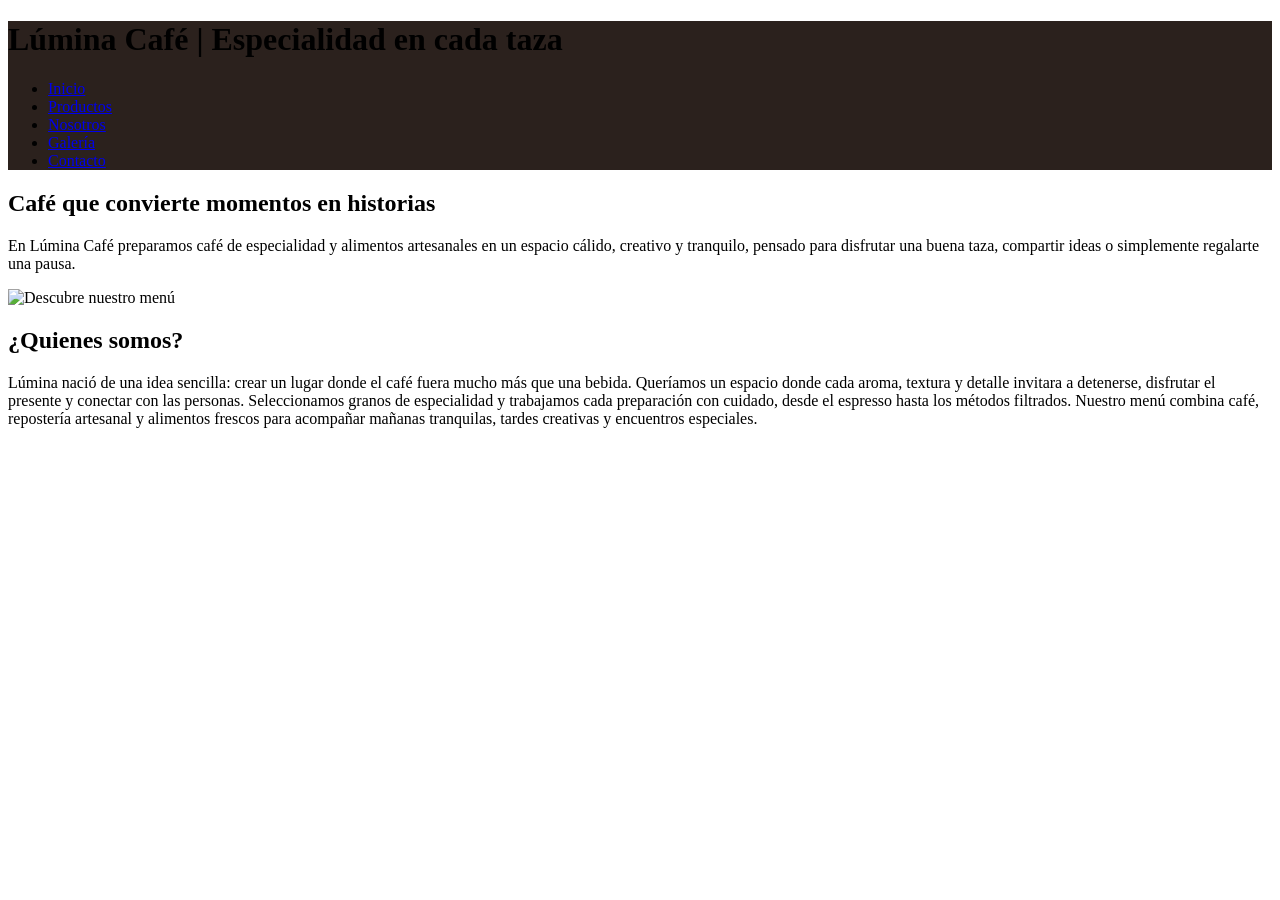
==== index.html @ b08386b7 "Add files via upload" ====
<!DOCTYPE html>
<HTML>
    <HEAD>
<title> Lúmina Café | Especialidad en cada taza </title>
<meta charset="utf-8"
<link real="icon" type="image/x-icon" href="latte-art.png"
<meta name="description" content=" Descubre Lúmina Café, un espacio de café de especialidad, sabores artesanales y momentos para disfrutar, crear y conectar.">
<meta name="keywords" content="café de especialidad, cafetería, café artesanal, espresso, métodos de extracción, repostería, brunch, Lúmina Café, café mexicano, cafetería moderna">
<meta name="viewport" content="width=device-witdth, initial-scale=1.0">
<meta name="author" contente="Jacqueline Garibo">
<link rel="stylesheet" href="stylesheet.css">
    </HEAD>
    <body>
        <main>
            <header style="background-color: #2B211D;">
                <h1> Lúmina Café | Especialidad en cada taza</h1>
                <nav>
                    <ul>
                        <li> <a href="#"> Inicio</a></li>
                        <li> <a href="#">Productos</a></li>
                        <li> <a href="#"> Nosotros</a></li>
                        <li> <a href="#"> Galería</a></li>
                        <li> <a href="#"> Contacto</a></li>
                    </ul>
                </nav>
            </header>
            <section id="inicio" style="background-color: var(--crema latte);">
                <div>
                    <h2> Café que convierte momentos en historias</h2>
                    <p>En Lúmina Café preparamos café de especialidad y alimentos artesanales en un espacio cálido, creativo y tranquilo, pensado para disfrutar una buena taza, compartir ideas o simplemente regalarte una pausa.</p>
                </div>
                <div>
                    <img src="imagen cafe.png" alt="Descubre nuestro menú"
                </div>
            <section>
                <section id="nosotros">
                    <h2>¿Quienes somos?</h2>
                    <p>
                        Lúmina nació de una idea sencilla: crear un lugar donde el café fuera mucho más que una bebida. Queríamos un espacio donde cada aroma, textura y detalle invitara a detenerse, disfrutar el presente y conectar con las personas.
                        Seleccionamos granos de especialidad y trabajamos cada preparación con cuidado, desde el espresso hasta los métodos filtrados. Nuestro menú combina café, repostería artesanal y alimentos frescos para acompañar mañanas tranquilas, tardes creativas y encuentros especiales.
                    </p>
                </section>

            </section>
        </main>

    </body>
</HTML>
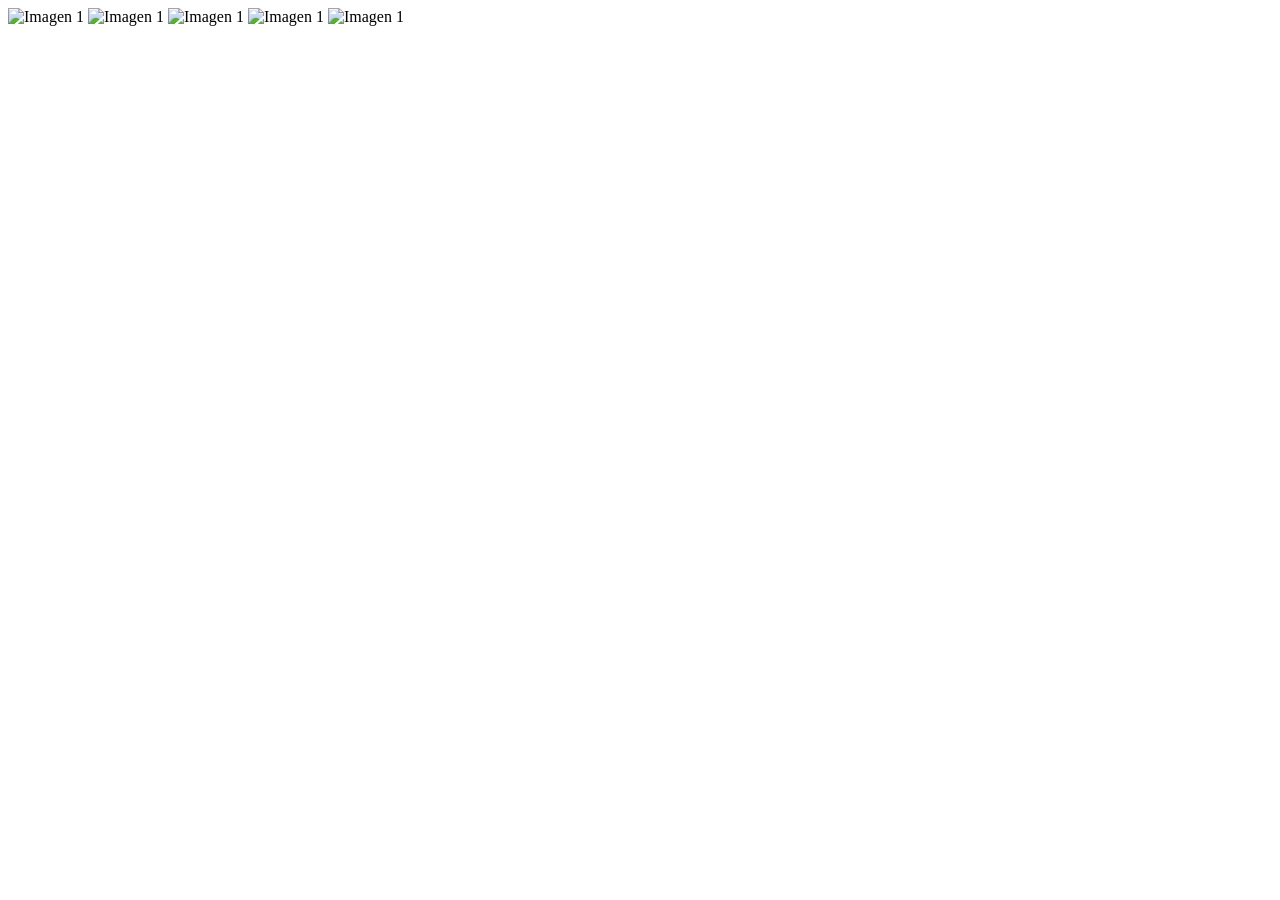
==== commit 949c6f28: "Add files via upload" ====
--- a/index.html
+++ b/index.html
@@ -1,48 +1,15 @@
 <!DOCTYPE html>
-<HTML>
-    <HEAD>
-<title> Lúmina Café | Especialidad en cada taza </title>
-<meta charset="utf-8"
-<link real="icon" type="image/x-icon" href="latte-art.png"
-<meta name="description" content=" Descubre Lúmina Café, un espacio de café de especialidad, sabores artesanales y momentos para disfrutar, crear y conectar.">
-<meta name="keywords" content="café de especialidad, cafetería, café artesanal, espresso, métodos de extracción, repostería, brunch, Lúmina Café, café mexicano, cafetería moderna">
-<meta name="viewport" content="width=device-witdth, initial-scale=1.0">
-<meta name="author" contente="Jacqueline Garibo">
-<link rel="stylesheet" href="stylesheet.css">
-    </HEAD>
-    <body>
-        <main>
-            <header style="background-color: #2B211D;">
-                <h1> Lúmina Café | Especialidad en cada taza</h1>
-                <nav>
-                    <ul>
-                        <li> <a href="#"> Inicio</a></li>
-                        <li> <a href="#">Productos</a></li>
-                        <li> <a href="#"> Nosotros</a></li>
-                        <li> <a href="#"> Galería</a></li>
-                        <li> <a href="#"> Contacto</a></li>
-                    </ul>
-                </nav>
-            </header>
-            <section id="inicio" style="background-color: var(--crema latte);">
-                <div>
-                    <h2> Café que convierte momentos en historias</h2>
-                    <p>En Lúmina Café preparamos café de especialidad y alimentos artesanales en un espacio cálido, creativo y tranquilo, pensado para disfrutar una buena taza, compartir ideas o simplemente regalarte una pausa.</p>
-                </div>
-                <div>
-                    <img src="imagen cafe.png" alt="Descubre nuestro menú"
-                </div>
-            <section>
-                <section id="nosotros">
-                    <h2>¿Quienes somos?</h2>
-                    <p>
-                        Lúmina nació de una idea sencilla: crear un lugar donde el café fuera mucho más que una bebida. Queríamos un espacio donde cada aroma, textura y detalle invitara a detenerse, disfrutar el presente y conectar con las personas.
-                        Seleccionamos granos de especialidad y trabajamos cada preparación con cuidado, desde el espresso hasta los métodos filtrados. Nuestro menú combina café, repostería artesanal y alimentos frescos para acompañar mañanas tranquilas, tardes creativas y encuentros especiales.
-                    </p>
-                </section>
+<html>
+<head></head>
+<body>
+    <section id="contenedor">
 
-            </section>
-        </main>
+   <img src="imagenes/VARITA.png" alt="Imagen 1">
+   <img src="imagenes/SOMBRERO.png" alt="Imagen 1">
+   <img src="imagenes/LENTES.png" alt="Imagen 1">
+   <img src="imagenes/CORONA.png" alt="Imagen 1">
+   <img src="imagenes/PERROS2.png" alt="Imagen 1">
+</section>
 
-    </body>
-</HTML>+</body>
+</html>
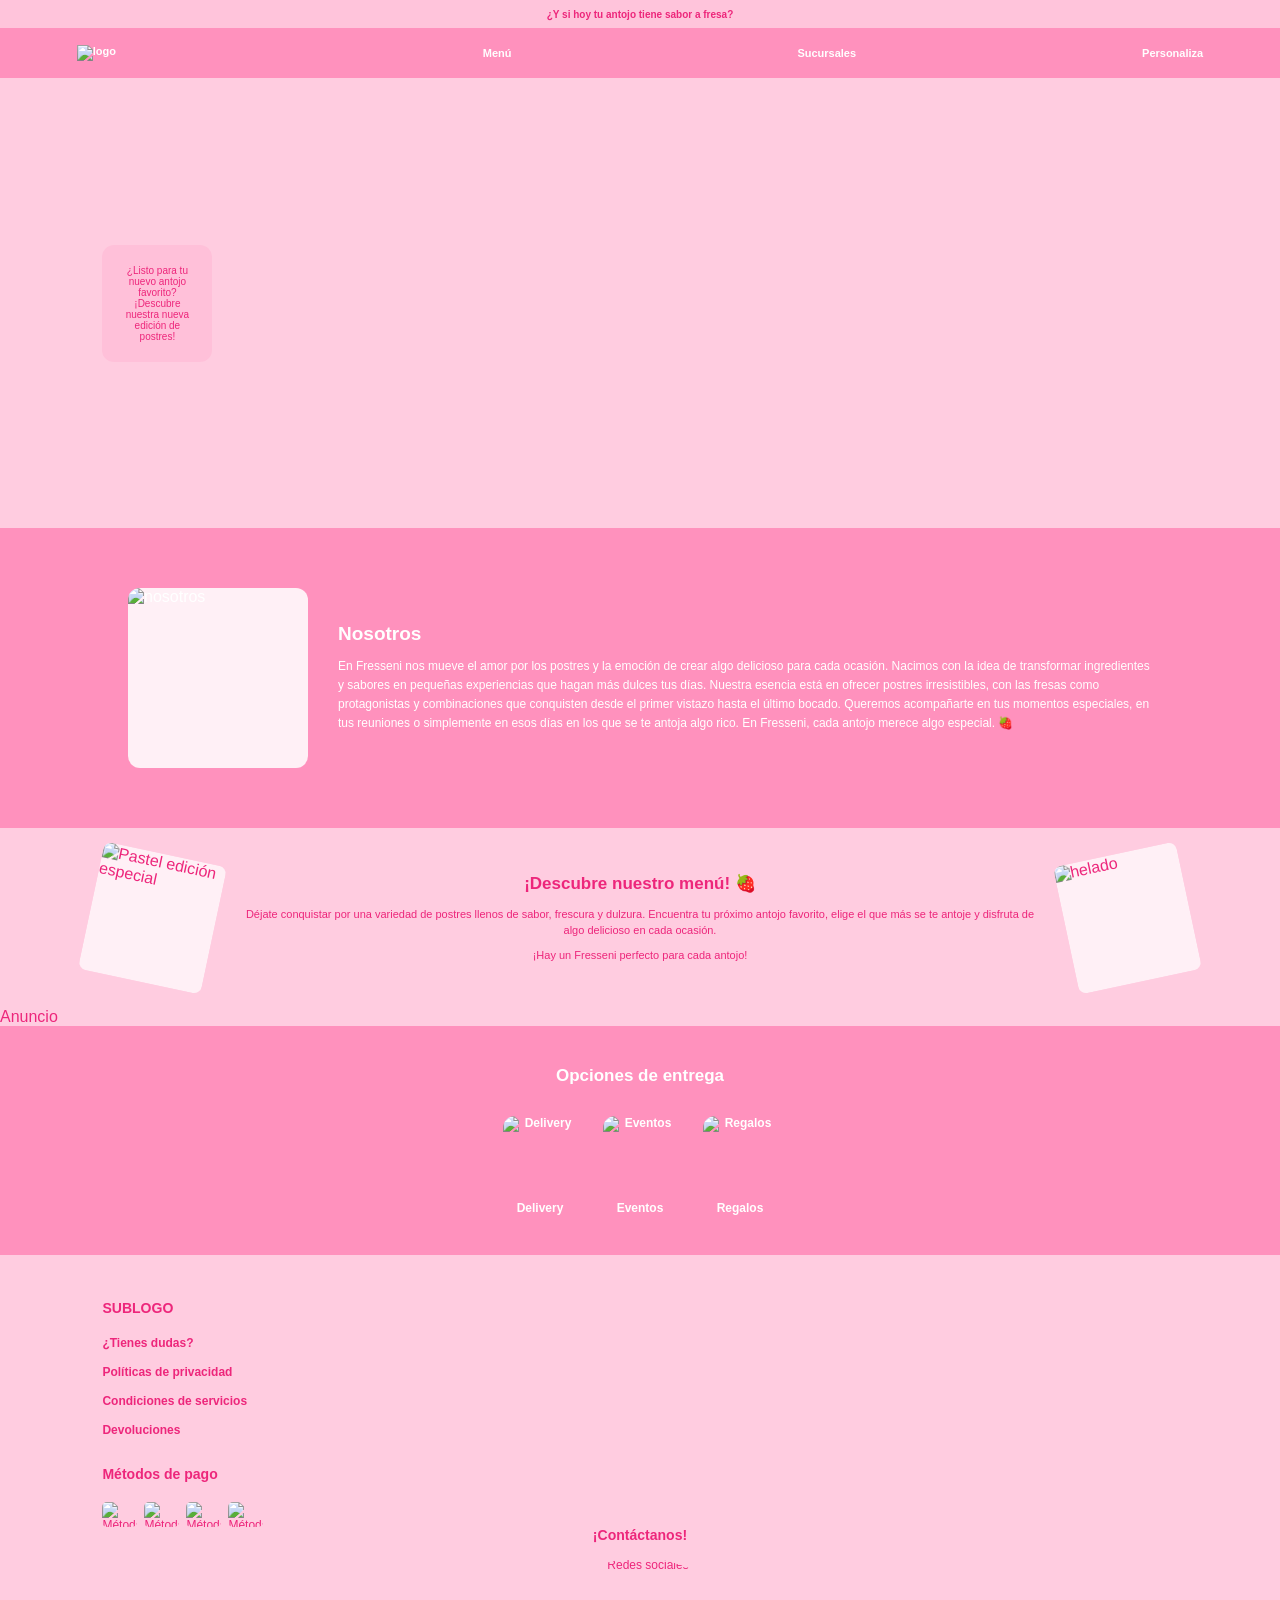
==== commit e93b7ee1: "Add files via upload" ====
--- a/index.html
+++ b/index.html
@@ -1,15 +1,145 @@
 <!DOCTYPE html>
 <html>
-<head></head>
+<head>
+    <meta charset="UTF-8">
+    <title> Fresseni </title>
+    <link rel="stylesheet" href="stylesheet.css">
+
+</head>
+
 <body>
-    <section id="contenedor">
+    <div class="promocion">
+        <p>¿Y si hoy tu antojo tiene sabor a fresa?</p>
+    </div>
 
-   <img src="imagenes/VARITA.png" alt="Imagen 1">
-   <img src="imagenes/SOMBRERO.png" alt="Imagen 1">
-   <img src="imagenes/LENTES.png" alt="Imagen 1">
-   <img src="imagenes/CORONA.png" alt="Imagen 1">
-   <img src="imagenes/PERROS2.png" alt="Imagen 1">
+    <header>
+        <nav>
+            <a href="Inicio.html"><img src="./imagenes/Logo fresseni.png" alt="logo" class="logo"></a>
+            <a href="menu.html">Menú</a>
+            <a href="Sucursales.html">Sucursales</a>
+            <a href="Personaliza.html">Personaliza</a>
+        </nav>
+    </header>
+
+    <section class="portada" id="inicio">
+        <div class="texto-portada">
+            ¿Listo para tu nuevo antojo favorito?
+
+            ¡Descubre nuestra nueva edición de postres!
+        </div>
+    </section>
+
+    <section class="nosotros">
+        <img src="imagenes/nosotros.jpg" alt="nosotros" class="imagen">
+        <div class="contenido">
+            <h2>Nosotros</h2>
+            <P>
+                En Fresseni nos mueve el amor por los postres y la emoción de crear algo delicioso para cada ocasión. Nacimos con la idea de transformar ingredientes y sabores en pequeñas experiencias que hagan más dulces tus días.
+                
+                Nuestra esencia está en ofrecer postres irresistibles, con las fresas como protagonistas y combinaciones que conquisten desde el primer vistazo hasta el último bocado.
+                Queremos acompañarte en tus momentos especiales, en tus reuniones o simplemente en esos días en los que se te antoja algo rico.
+                
+                En Fresseni, cada antojo merece algo especial. 🍓
+            </P>
+        </div>
+
+    </section>
+
+   <section class="menu-section">
+
+
+    <div class="menu-image left">
+        <img src="./imagenes/PASTEL EDICION ESPECIAL.jpg" alt="Pastel edición especial" class="imagen"> 
+    </div>
+
+    <div class="menu-text">
+
+        <h2>¡Descubre nuestro menú! 🍓</h2>
+
+        <p>
+            Déjate conquistar por una variedad de postres
+            llenos de sabor, frescura y dulzura. Encuentra
+            tu próximo antojo favorito, elige el que más
+            se te antoje y disfruta de algo delicioso
+            en cada ocasión.
+        </p>
+
+        <p class="final-text">
+            ¡Hay un Fresseni perfecto para cada antojo!
+        </p>
+
+    </div>
+
+    <div class="menu-image right">
+        <img src="./imagenes/HELADO 2.jpg" alt="helado" class="imagen">
+    </div>
+
 </section>
+
+    <section class="anuncio">
+        Anuncio
+    </section>
+
+    <section class="entregas" id="entregas">
+
+        <h2>Opciones de entrega</h2>
+
+       <div class="opciones">
+
+    <div class="opcion">
+        <img src="imagenes/delivery.jpg" alt="Delivery" class="imagen-entrega">
+        <span>Delivery</span>
+    </div>
+
+    <div class="opcion">
+        <img src="imagenes/eventos.jpg" alt="Eventos" class="imagen-entrega">
+        <span>Eventos</span>
+    </div>
+
+    <div class="opcion">
+        <img src="imagenes/regalos.jpg" alt="Regalos" class="imagen-entrega">
+        <span>Regalos</span>
+
+    </div>
+
+</section>
+<footer>
+
+    <div class="footer-content"> 
+
+        <div>
+            <h3>SUBLOGO</h3>
+            <a href="#">¿Tienes dudas?</a>
+            <a href="#">Políticas de privacidad</a>
+            <a href="#">Condiciones de servicios</a>
+        </div>
+        <div>
+            <a href="#">Devoluciones</a>
+            <br>
+            <h3>Métodos de pago</h3>
+
+           <div class="pagos">
+
+    <img src="imagenes/pago 1.png" alt="Método de pago 1" class="pago">
+
+    <img src="imagenes/pago 2.png" alt="Método de pago 2" class="pago">
+
+    <img src="imagenes/pago 3.png" alt="Método de pago 3" class="pago">
+
+    <img src="imagenes/pago 4.png" alt="Método de pago 4" class="pago">
+
+</div>
+
+    </div>
+
+    <div class="redes">
+        <h3>¡Contáctanos!</h3>
+        <img src="imagenes/redes sociales.png" alt="Redes sociales" class="redes sociales">
+        <div class="redes-sociales"> </div>
+    </div>
+
+</footer>
+
 
 </body>
 </html>
--- a/stylesheet.css
+++ b/stylesheet.css
@@ -0,0 +1,315 @@
+
+* {
+    margin: 0;
+    padding: 0;
+    box-sizing: border-box;
+}
+
+html {
+    scroll-behavior: smooth;
+}
+
+body {
+    font-family: Arial, sans-serif;
+    background-color: #ffcce0;
+    color: #ed267b;
+}
+
+.promocion {
+    height: 28px;
+    background-color: #ffc4db;
+    display: flex;
+    justify-content: center;
+    align-items: center;
+    font-size: 10px;
+    font-weight: bold;
+}
+
+header {
+    background-color: #ff91bd;
+    padding: 17px 6%;
+    position: sticky;
+    top: 0;
+    z-index: 10;
+}
+
+nav {
+    display: flex;
+    justify-content: space-between;
+    align-items: center;
+}
+
+nav a {
+    color: white;
+    text-decoration: none;
+    font-size: 11px;
+    font-weight: bold;
+}
+
+nav a:hover {
+    color: #ed267b;
+    font-size:2em
+}
+
+
+.portada {
+    width: 100%;
+    height: 450px;
+    padding: 50px 8%;
+    display: flex;
+    align-items: center;
+
+    background-image: url("imagenes/banner\ promocion.jpg");
+    background-size: cover;
+    background-position: center;
+    background-repeat: no-repeat;
+}
+
+.texto-portada {
+    background-color: rgba(255, 177, 208, 0.45);
+    width: 110px;
+    min-height: 110px;
+    padding: 20px;
+    border-radius: 12px;
+    font-size: 10px;
+    text-align: center;
+    display: flex;
+    align-items: center;
+    justify-content: center;
+}
+
+
+.nosotros {
+    background-color: #ff91bd;
+    padding: 60px 10%;
+    display: flex;
+    align-items: center;
+    gap: 30px;
+    color: white;
+}
+
+.imagen {
+    background-image: url("imagenes/nosotros.jpg");
+    width: 180px;
+    height: 180px;
+    background-color: #fff0f6;
+    border-radius: 12px;
+    flex-shrink: 0;
+}
+
+.contenido h2 {
+    font-size: 19px;
+    margin-bottom: 12px;
+}
+
+.contenido p {
+    font-size: 12px;
+    line-height: 1.6;
+}
+
+.menu-section {
+    width: 100%;
+    min-height: 175px;
+    background-color: #ffcce0;
+
+    display: flex;
+    justify-content: space-between;
+    align-items: center;
+
+    padding: 25px 7%;
+    gap: 25px;
+}
+
+
+.menu-image {
+    width: 125px;
+    flex-shrink: 0;
+}
+
+.menu-image img {
+    width: 100%;
+    height: 130px;
+
+    object-fit: cover;
+    border-radius: 8px;
+    display: block;
+}
+
+.menu-image.left img {
+    transform: rotate(12deg);
+}
+
+.menu-image.right img {
+    transform: rotate(-12deg);
+}
+
+
+.menu-text {
+    flex: 1;
+    text-align: center;
+}
+
+.menu-text h2 {
+    color: #ed267b;
+    font-size: 17px;
+    margin-bottom: 12px;
+}
+
+.menu-text p {
+    color: #ed267b;
+    font-size: 11px;
+    line-height: 1.5;
+}
+
+.menu-text .final-text {
+    margin-top: 8px;
+}
+
+
+.entregas {
+    background-color: #ff91bd;
+    padding: 40px 8%;
+    text-align: center;
+    color: white;
+}
+
+.entregas h2 {
+    font-size: 17px;
+    margin-bottom: 30px;
+}
+
+.opciones {
+    display: flex;
+    justify-content: center;
+    gap: 25px;
+}
+
+.opcion {
+    display: flex;
+    flex-direction: column;
+    align-items: center;
+    gap: 10px;
+    font-size: 12px;
+    font-weight: bold;
+}
+
+.imagen-entrega {
+    width: 75px;
+    height: 75px;
+    object-fit: cover;
+    border-radius: 12px;
+    flex-shrink: 0;
+}
+
+footer {
+    background-color: #ffcce0;
+    padding: 45px 8%;
+    font-size: 12px;
+}
+
+.footer-contenido {
+    display: grid;
+    grid-template-columns: repeat(2, 1fr);
+    gap: 30px;
+}
+
+footer h3 {
+    margin-bottom: 20px;
+}
+
+footer a {
+    display: block;
+    color: #ed267b;
+    text-decoration: none;
+    margin-bottom: 15px;
+    font-weight: bold;
+}
+
+.pagos {
+    display: flex;
+    gap: 7px;
+    align-items: center;
+}
+
+.pago {
+    width: 35px;
+    height: 25px;
+    object-fit: contain;
+    border-radius: 5px;
+}
+
+.redes {
+    width: 100%;
+    text-align: center;
+    margin-top: 40px;
+}
+
+.redes h3 {
+    text-align: center;
+    margin-bottom: 15px;
+}
+
+.redes {
+    width: 250px;
+    height: 250px;
+    object-fit: contain;
+    border-radius: 50%;
+    display: block;
+    margin: 0 auto;
+}
+
+
+@media (max-width: 600px) {
+
+    nav {
+        gap: 10px;
+        flex-wrap: wrap;
+        justify-content: center;
+    }
+
+    nav a {
+        font-size: 9px;
+    }
+
+    .portada {
+        min-height: 300px;
+    }
+
+    .nosotros {
+        flex-direction: column;
+        text-align: center;
+    }
+
+    
+    .galeria {
+        flex-wrap: wrap;
+        justify-content: center;
+    }
+
+    .opciones {
+        gap: 15px;
+    }
+
+    .cuadro {
+        width: 65px;
+        height: 65px;
+    }
+
+    .footer-contenido {
+        grid-template-columns: 1fr;
+        text-align: center;
+    }
+
+    .pagos {
+        justify-content: center;
+    }
+}
+.logo {
+        width: 120px;
+}
+.logo {
+    width: 120px;
+    height: auto;
+    display: block;
+    cursor: pointer;
+}
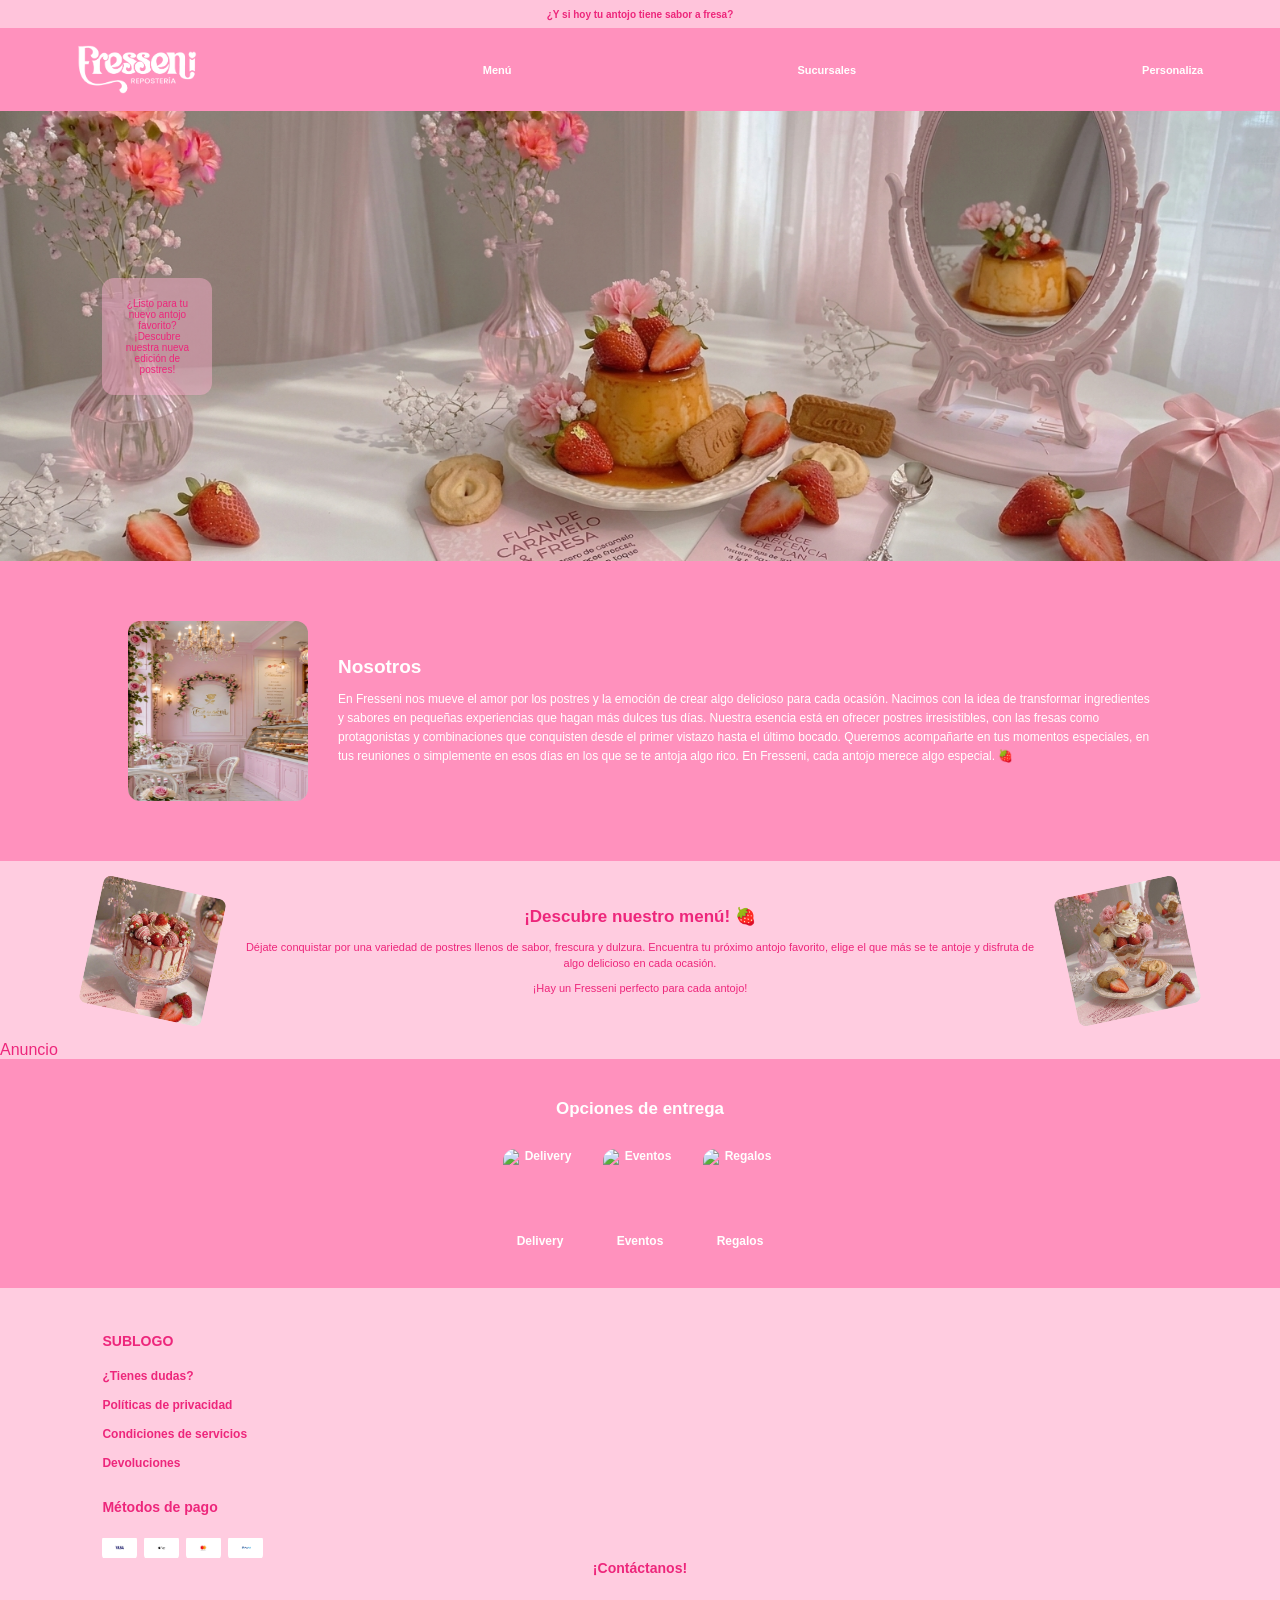
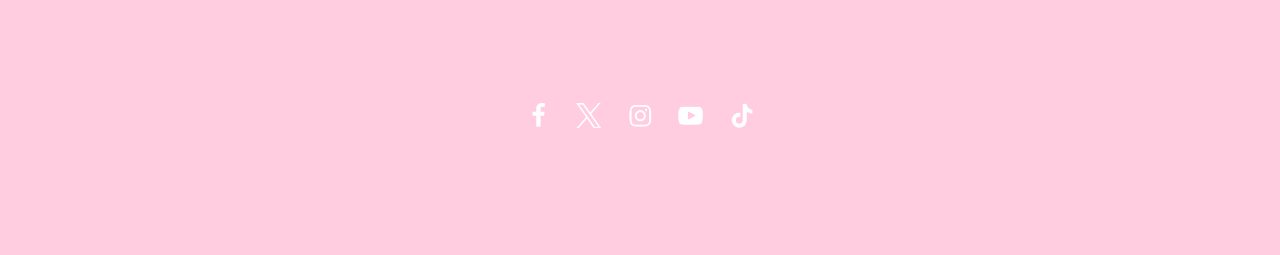
==== commit ab189002: "Restore original index.html content Restored the original HTML structure and content for the Fressen" ====
--- a/index.html
+++ b/index.html
@@ -16,8 +16,8 @@
         <nav>
             <a href="Inicio.html"><img src="./imagenes/Logo fresseni.png" alt="logo" class="logo"></a>
             <a href="menu.html">Menú</a>
-            <a href="Sucursales.html">Sucursales</a>
-            <a href="Personaliza.html">Personaliza</a>
+            <a href="sucursales.html">Sucursales</a>
+            <a href="personaliza.html">Personaliza</a>
         </nav>
     </header>
 
@@ -142,4 +142,4 @@
 
 
 </body>
-</html>+</html>
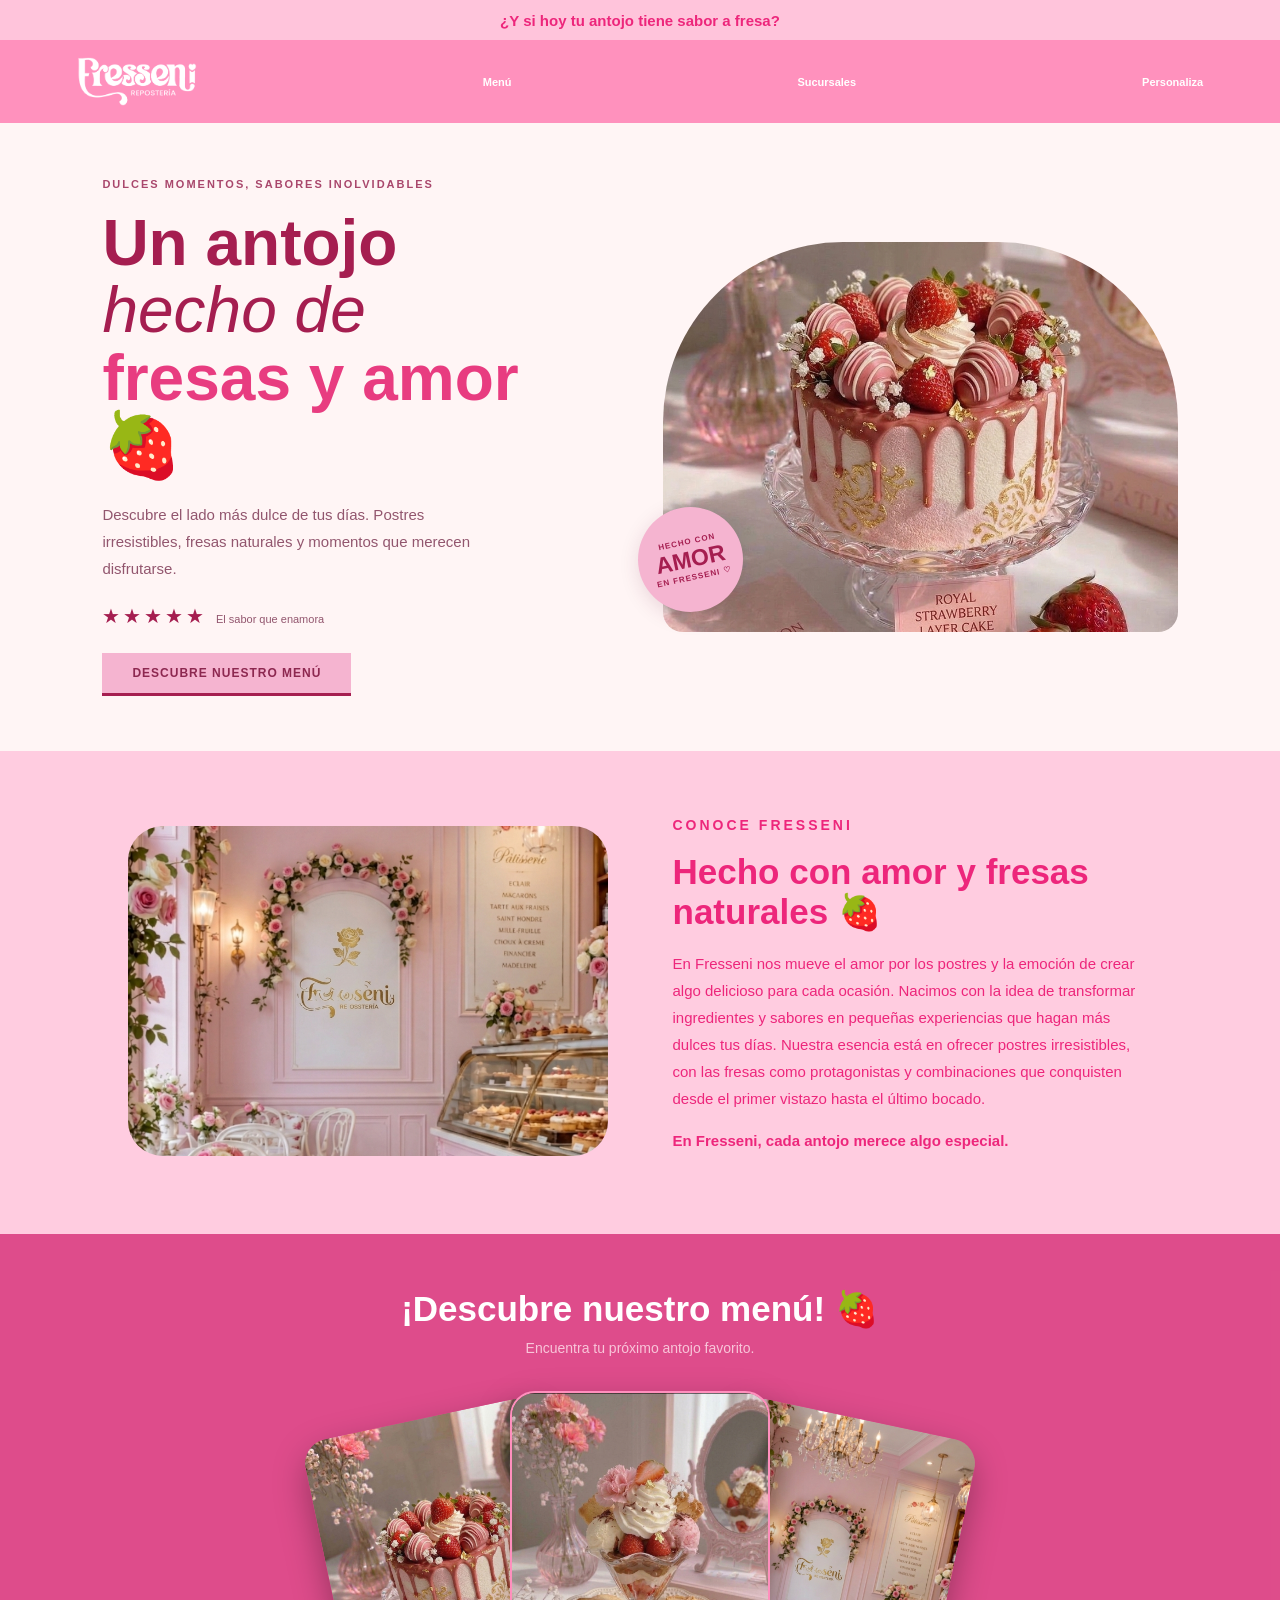
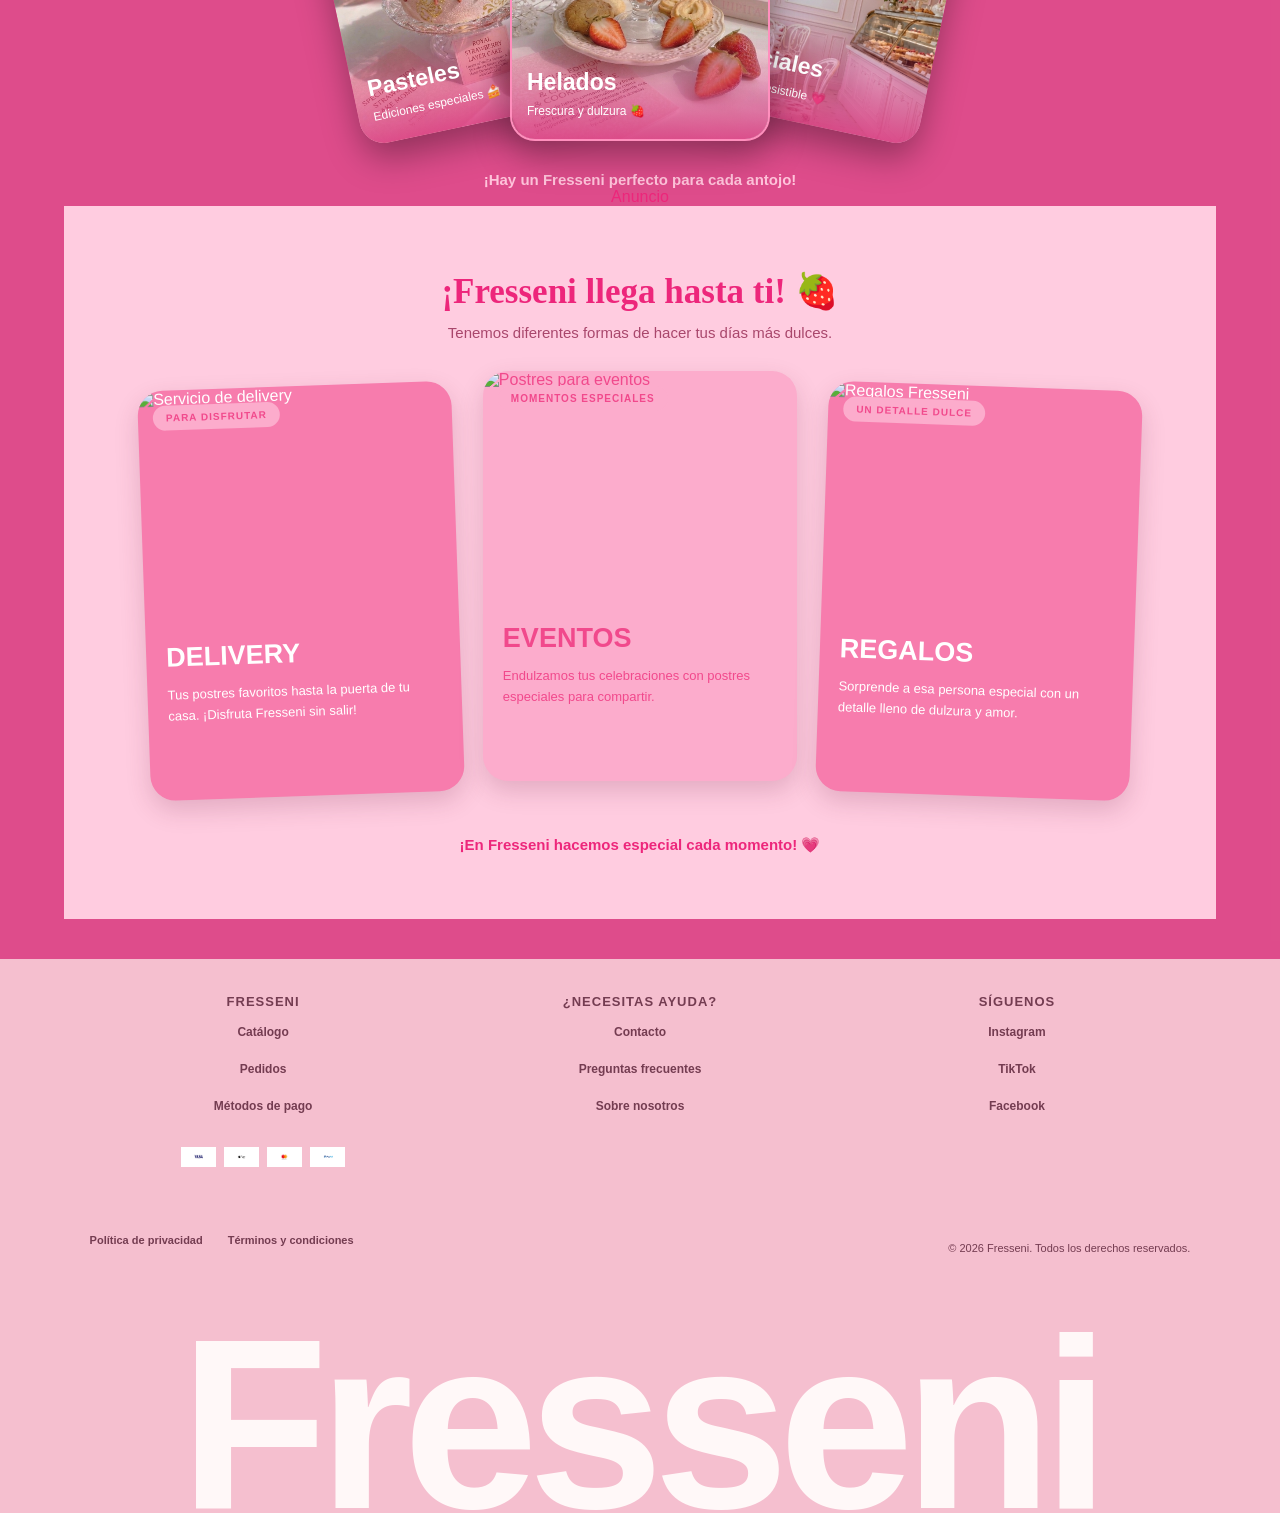
==== commit 86c2f0c8: "Add files via upload" ====
--- a/index.html
+++ b/index.html
@@ -13,133 +13,270 @@
     </div>
 
     <header>
-        <nav>
-            <a href="Inicio.html"><img src="./imagenes/Logo fresseni.png" alt="logo" class="logo"></a>
-            <a href="menu.html">Menú</a>
-            <a href="sucursales.html">Sucursales</a>
-            <a href="personaliza.html">Personaliza</a>
-        </nav>
-    </header>
-
-    <section class="portada" id="inicio">
-        <div class="texto-portada">
-            ¿Listo para tu nuevo antojo favorito?
-
-            ¡Descubre nuestra nueva edición de postres!
-        </div>
-    </section>
+    <nav>
+        <a href="index.html" class="logo-link">
+            <img src="./imagenes/Logo fresseni.png" alt="Logo Fresseni" class="logo">
+        </a>
+
+        <a href="menu.html">Menú</a>
+        <a href="Sucursales.html">Sucursales</a>
+        <a href="personalizado.html">Personaliza</a>
+    </nav>
+</header>
+
+
+   <section class="portada" id="inicio">
+
+    <div class="portada-contenido">
+
+        <span class="portada-etiqueta">
+            DULCES MOMENTOS, SABORES INOLVIDABLES
+        </span>
+
+        <h1>
+            Un antojo
+            <em>hecho de</em>
+            <span>fresas y amor 🍓</span>
+        </h1>
+
+        <p>
+            Descubre el lado más dulce de tus días.
+            Postres irresistibles, fresas naturales
+            y momentos que merecen disfrutarse.
+        </p>
+
+        <div class="portada-estrellas">
+            ★★★★★ <span>El sabor que enamora</span>
+        </div>
+
+        <a href="menu.html" class="boton-portada">
+            DESCUBRE NUESTRO MENÚ
+        </a>
+
+    </div>
+
+    <div class="portada-imagen">
+
+        <img src="imagenes/PASTEL EDICION ESPECIAL.jpg"
+             alt="Postre especial de Fresseni">
+
+        <div class="portada-sello">
+            <span>HECHO CON</span>
+            <strong>AMOR</strong>
+            <span>EN FRESSENI ♡</span>
+        </div>
+
+    </div>
+
+</section>
 
     <section class="nosotros">
-        <img src="imagenes/nosotros.jpg" alt="nosotros" class="imagen">
-        <div class="contenido">
-            <h2>Nosotros</h2>
-            <P>
-                En Fresseni nos mueve el amor por los postres y la emoción de crear algo delicioso para cada ocasión. Nacimos con la idea de transformar ingredientes y sabores en pequeñas experiencias que hagan más dulces tus días.
-                
-                Nuestra esencia está en ofrecer postres irresistibles, con las fresas como protagonistas y combinaciones que conquisten desde el primer vistazo hasta el último bocado.
-                Queremos acompañarte en tus momentos especiales, en tus reuniones o simplemente en esos días en los que se te antoja algo rico.
-                
-                En Fresseni, cada antojo merece algo especial. 🍓
-            </P>
-        </div>
-
-    </section>
-
-   <section class="menu-section">
-
-
-    <div class="menu-image left">
-        <img src="./imagenes/PASTEL EDICION ESPECIAL.jpg" alt="Pastel edición especial" class="imagen"> 
-    </div>
-
-    <div class="menu-text">
-
+
+    <div class="nosotros-imagen">
+        <img src="imagenes/nosotros.jpg" alt="Nuestro negocio">
+    </div>
+
+    <div class="nosotros-texto">
+
+        <span class="subtitulo">CONOCE FRESSENI</span>
+
+        <h2>Hecho con amor y fresas naturales 🍓</h2>
+
+        <p>
+            En Fresseni nos mueve el amor por los postres
+            y la emoción de crear algo delicioso para cada ocasión.
+
+            Nacimos con la idea de transformar ingredientes
+            y sabores en pequeñas experiencias que hagan
+            más dulces tus días.
+
+            Nuestra esencia está en ofrecer postres irresistibles,
+            con las fresas como protagonistas y combinaciones
+            que conquisten desde el primer vistazo hasta
+            el último bocado.
+        </p>
+
+        <p class="frase-nosotros">
+            En Fresseni, cada antojo merece algo especial.
+        </p>
+
+    </div>
+
+</section>
+
+<section class="menu-section">
+
+    <div class="menu-titulo">
         <h2>¡Descubre nuestro menú! 🍓</h2>
-
-        <p>
-            Déjate conquistar por una variedad de postres
-            llenos de sabor, frescura y dulzura. Encuentra
-            tu próximo antojo favorito, elige el que más
-            se te antoje y disfruta de algo delicioso
-            en cada ocasión.
-        </p>
-
-        <p class="final-text">
-            ¡Hay un Fresseni perfecto para cada antojo!
-        </p>
-
-    </div>
-
-    <div class="menu-image right">
-        <img src="./imagenes/HELADO 2.jpg" alt="helado" class="imagen">
-    </div>
-
-</section>
+        <p>Encuentra tu próximo antojo favorito.</p>
+    </div>
+
+    <div class="menu-carrusel">
+
+        <a href="menu.html" class="postre-card izquierda">
+            <img src="imagenes/PASTEL EDICION ESPECIAL.jpg"
+                 alt="Pastel especial">
+            <div class="info-postre">
+                <h3>Pasteles</h3>
+                <span>Ediciones especiales 🍰</span>
+            </div>
+        </a>
+
+        <a href="menu.html" class="postre-card centro">
+            <img src="imagenes/HELADO 2.jpg"
+                 alt="Helado de fresa">
+            <div class="info-postre">
+                <h3>Helados</h3>
+                <span>Frescura y dulzura 🍓</span>
+            </div>
+        </a>
+
+      
+        <a href="menu.html" class="postre-card derecha">
+            <img src="imagenes/nosotros.jpg"
+                 alt="Postres Fresseni">
+            <div class="info-postre">
+                <h3>Especiales</h3>
+                <span>Un antojo irresistible 💗</span>
+            </div>
+        </a>
+
+    </div>
+
+    <p class="texto-menu">
+        ¡Hay un Fresseni perfecto para cada antojo!
+    </p>
+
+
 
     <section class="anuncio">
         Anuncio
     </section>
 
-    <section class="entregas" id="entregas">
-
-        <h2>Opciones de entrega</h2>
-
-       <div class="opciones">
-
-    <div class="opcion">
-        <img src="imagenes/delivery.jpg" alt="Delivery" class="imagen-entrega">
-        <span>Delivery</span>
-    </div>
-
-    <div class="opcion">
-        <img src="imagenes/eventos.jpg" alt="Eventos" class="imagen-entrega">
-        <span>Eventos</span>
-    </div>
-
-    <div class="opcion">
-        <img src="imagenes/regalos.jpg" alt="Regalos" class="imagen-entrega">
-        <span>Regalos</span>
-
-    </div>
-
-</section>
-<footer>
-
-    <div class="footer-content"> 
-
-        <div>
-            <h3>SUBLOGO</h3>
-            <a href="#">¿Tienes dudas?</a>
-            <a href="#">Políticas de privacidad</a>
-            <a href="#">Condiciones de servicios</a>
-        </div>
-        <div>
-            <a href="#">Devoluciones</a>
-            <br>
-            <h3>Métodos de pago</h3>
-
-           <div class="pagos">
-
-    <img src="imagenes/pago 1.png" alt="Método de pago 1" class="pago">
-
-    <img src="imagenes/pago 2.png" alt="Método de pago 2" class="pago">
-
-    <img src="imagenes/pago 3.png" alt="Método de pago 3" class="pago">
-
-    <img src="imagenes/pago 4.png" alt="Método de pago 4" class="pago">
-
+    
+<section class="entregas" id="entregas">
+
+    <div class="entregas-titulo">
+        <h2>¡Fresseni llega hasta ti! 🍓</h2>
+        <p>Tenemos diferentes formas de hacer tus días más dulces.</p>
+    </div>
+
+    <div class="entregas-grid">
+
+    
+        <div class="tarjeta-entrega delivery">
+
+            <span class="etiqueta">PARA DISFRUTAR</span>
+
+            <img src="imagenes/delivery.jpg" alt="Servicio de delivery">
+
+            <div class="contenido-entrega">
+                <h3>DELIVERY</h3>
+                <p>
+                    Tus postres favoritos hasta la puerta de tu casa.
+                    ¡Disfruta Fresseni sin salir!
+                </p>
+            </div>
+
+        </div>
+
+    
+        <div class="tarjeta-entrega eventos">
+
+            <span class="etiqueta">MOMENTOS ESPECIALES</span>
+
+            <img src="imagenes/eventos.jpg" alt="Postres para eventos">
+
+            <div class="contenido-entrega">
+                <h3>EVENTOS</h3>
+                <p>
+                    Endulzamos tus celebraciones con postres
+                    especiales para compartir.
+                </p>
+            </div>
+
+        </div>
+
+        <div class="tarjeta-entrega regalos">
+
+            <span class="etiqueta">UN DETALLE DULCE</span>
+
+            <img src="imagenes/regalos.jpg" alt="Regalos Fresseni">
+
+            <div class="contenido-entrega">
+                <h3>REGALOS</h3>
+                <p>
+                    Sorprende a esa persona especial con
+                    un detalle lleno de dulzura y amor.
+                </p>
+            </div>
+
+        </div>
+
+    </div>
+
+    <p class="frase-entregas">
+        ¡En Fresseni hacemos especial cada momento! 💗
+    </p>
+
+</section>
+
+</section>
+<footer class="footer-fresseni">
+
+    <div class="footer-superior">
+
+        <div class="footer-columna">
+            <h3>FRESSENI</h3>
+            <a href="menu.html">Catálogo</a>
+            <a href="#">Pedidos</a>
+            <a href="#">Métodos de pago</a>
+            <div class="footer-pagos">
+    <img src="imagenes/pago 1.png" alt="Pago 1">
+    <img src="imagenes/pago 2.png" alt="Pago 2">
+    <img src="imagenes/pago 3.png" alt="Pago 3">
+    <img src="imagenes/pago 4.png" alt="Pago 4">
 </div>
-
-    </div>
-
-    <div class="redes">
-        <h3>¡Contáctanos!</h3>
-        <img src="imagenes/redes sociales.png" alt="Redes sociales" class="redes sociales">
-        <div class="redes-sociales"> </div>
+        </div>
+
+       
+        <div class="footer-columna centro-footer">
+            <h3>¿NECESITAS AYUDA?</h3>
+            <a href="#">Contacto</a>
+            <a href="#">Preguntas frecuentes</a>
+            <a href="#">Sobre nosotros</a>
+        </div>
+
+        
+        <div class="footer-columna redes-footer">
+            <h3>SÍGUENOS</h3>
+            <a href="#">Instagram</a>
+            <a href="#">TikTok</a>
+            <a href="#">Facebook</a>
+        </div>
+
+    </div>
+
+  
+    <div class="footer-inferior">
+
+        <div class="footer-legales">
+            <a href="#">Política de privacidad</a>
+            <a href="#">Términos y condiciones</a>
+        </div>
+
+        <p class="copyright">
+            © 2026 Fresseni. Todos los derechos reservados.
+        </p>
+
+    </div>
+
+    <div class="footer-logo-grande">
+        Fresseni
     </div>
 
 </footer>
 
 
 </body>
-</html>
+</html>
--- a/stylesheet.css
+++ b/stylesheet.css
@@ -10,18 +10,18 @@
 }
 
 body {
-    font-family: Arial, sans-serif;
+font-family: 'Poppins', sans-serif;
     background-color: #ffcce0;
     color: #ed267b;
 }
 
 .promocion {
-    height: 28px;
+    height: 40px;
     background-color: #ffc4db;
     display: flex;
     justify-content: center;
     align-items: center;
-    font-size: 10px;
+    font-size: 15px;
     font-weight: bold;
 }
 
@@ -51,41 +51,315 @@
     font-size:2em
 }
 
-
 .portada {
     width: 100%;
-    height: 450px;
-    padding: 50px 8%;
-    display: flex;
-    align-items: center;
-
-    background-image: url("imagenes/banner\ promocion.jpg");
-    background-size: cover;
-    background-position: center;
-    background-repeat: no-repeat;
-}
-
-.texto-portada {
-    background-color: rgba(255, 177, 208, 0.45);
-    width: 110px;
-    min-height: 110px;
-    padding: 20px;
-    border-radius: 12px;
-    font-size: 10px;
-    text-align: center;
-    display: flex;
+    min-height: 490px;
+    padding: 55px 8%;
+
+    display: grid;
+    grid-template-columns: 1fr 1fr;
+    align-items: center;
+    gap: 45px;
+
+    background: #fff5f5;
+    overflow: hidden;
+}
+
+.portada-contenido {
+    max-width: 500px;
+    animation: aparecer 1s ease forwards;
+}
+
+.portada-etiqueta {
+    display: block;
+    color: #a9476c;
+    font-size: 11px;
+    font-weight: bold;
+    letter-spacing: 2px;
+    margin-bottom: 20px;
+}
+
+.portada-contenido h1 {
+    font-family: 'Poppins', sans-serif;
+    font-size: clamp(38px, 5vw, 65px);
+    line-height: 1.05;
+    color: #a51e50;
+    margin-bottom: 22px;
+}
+
+.portada-contenido h1 em {
+    display: block;
+    font-weight: normal;
+    font-style: italic;
+}
+
+.portada-contenido h1 span {
+    display: block;
+    color: #e83c80;
+}
+
+.portada-contenido p {
+    color: #92566e;
+    font-size: 15px;
+    line-height: 1.8;
+    max-width: 390px;
+    margin-bottom: 22px;
+}
+
+
+.portada-estrellas {
+    color: #a51e50;
+    font-size: 20px;
+    letter-spacing: 3px;
+    margin-bottom: 25px;
+}
+
+.portada-estrellas span {
+    color: #92566e;
+    font-size: 11px;
+    letter-spacing: 0;
+}
+
+
+.boton-portada {
+    display: inline-block;
+    background: #f5b4d0;
+    color: #8d2850;
+
+    padding: 13px 30px;
+
+    font-size: 12px;
+    font-weight: bold;
+    letter-spacing: 1px;
+
+    text-decoration: none;
+
+    border-bottom: 3px solid #a51e50;
+
+    transition: all 0.3s ease;
+}
+
+.boton-portada:hover {
+    background: #e83c80;
+    color: white;
+    transform: translateY(-4px);
+}
+
+
+.portada-imagen {
+    position: relative;
+    width: 100%;
+    height: 390px;
+    animation: aparecer-imagen 1.2s ease forwards;
+}
+
+.portada-imagen img {
+    width: 100%;
+    height: 100%;
+    object-fit: cover;
+    object-position: center;
+    border-radius: 180px 180px 20px 20px;
+}
+
+.portada-sello {
+    position: absolute;
+    bottom: 20px;
+    left: -25px;
+
+    width: 105px;
+    height: 105px;
+
+    background: #f5b4d0;
+    color: #a51e50;
+
+    border-radius: 50%;
+
+    display: flex;
+    flex-direction: column;
     align-items: center;
     justify-content: center;
-}
-
+
+    transform: rotate(-12deg);
+    box-shadow: 0 5px 20px rgba(100, 30, 60, 0.15);
+}
+
+.portada-sello span {
+    font-size: 8px;
+    font-weight: bold;
+    letter-spacing: 1px;
+}
+
+.portada-sello strong {
+font-family: 'Poppins', sans-serif;
+    font-size: 23px;
+}
+
+@keyframes aparecer {
+    from {
+        opacity: 0;
+        transform: translateX(-40px);
+    }
+
+    to {
+        opacity: 1;
+        transform: translateX(0);
+    }
+}
+
+@keyframes aparecer-imagen {
+    from {
+        opacity: 0;
+        transform: translateX(40px);
+    }
+
+    to {
+        opacity: 1;
+        transform: translateX(0);
+    }
+}
+
+
+@media (max-width: 700px) {
+
+    .portada {
+        grid-template-columns: 1fr;
+        padding: 45px 7%;
+        gap: 35px;
+        text-align: center;
+    }
+
+    .portada-contenido {
+        margin: auto;
+    }
+
+    .portada-contenido h1 {
+        font-size: 42px;
+    }
+
+    .portada-contenido p {
+        margin-left: auto;
+        margin-right: auto;
+    }
+
+    .portada-estrellas {
+        font-size: 17px;
+    }
+
+    .portada-imagen {
+        height: 300px;
+        max-width: 420px;
+        margin: auto;
+    }
+
+    .portada-sello {
+        left: -10px;
+        width: 85px;
+        height: 85px;
+    }
+
+    .portada-sello strong {
+        font-size: 19px;
+    }
+}
 
 .nosotros {
-    background-color: #ff91bd;
-    padding: 60px 10%;
-    display: flex;
-    align-items: center;
-    gap: 30px;
-    color: white;
+    width: 100%;
+    min-height: 430px;
+    padding: 65px 8%;
+    background-color: #ffcce0;
+
+    display: flex;
+    align-items: center;
+    justify-content: center;
+    gap: 65px;
+
+    position: relative;
+    overflow: hidden;
+}
+
+.nosotros-imagen {
+    width: 45%;
+    max-width: 480px;
+    flex-shrink: 0;
+}
+
+.nosotros-imagen img {
+    width: 100%;
+    height: 330px;
+    object-fit: cover;
+
+   
+    border-radius: 35px 35px 35px 35px;
+
+    clip-path: shape(
+        from 0% 10%,
+        curve to 10% 0% with 0% 0%,
+        curve to 20% 10% with 20% 0%,
+        curve to 30% 0% with 20% 0%,
+        curve to 40% 10% with 40% 0%,
+        curve to 50% 0% with 40% 0%,
+        curve to 60% 10% with 60% 0%,
+        curve to 70% 0% with 60% 0%,
+        curve to 80% 10% with 80% 0%,
+        curve to 90% 0% with 80% 0%,
+        curve to 100% 10% with 100% 0%,
+        line to 100% 90%,
+        curve to 90% 100% with 100% 100%,
+        curve to 80% 90% with 80% 100%,
+        curve to 70% 100% with 80% 100%,
+        curve to 60% 90% with 60% 100%,
+        curve to 50% 100% with 60% 100%,
+        curve to 40% 90% with 40% 100%,
+        curve to 30% 100% with 40% 100%,
+        curve to 20% 90% with 20% 100%,
+        curve to 10% 100% with 20% 100%,
+        curve to 0% 90% with 0% 100%,
+        close
+    );
+
+    animation: flotar-nosotros 5s ease-in-out infinite;
+}
+
+.nosotros-texto {
+    max-width: 480px;
+    color: #ed267b;
+}
+
+.subtitulo {
+    font-size: 14px;
+    font-weight: bold;
+    letter-spacing: 3px;
+    color: #ed267b;
+}
+
+.nosotros-texto h2 {
+    font-family: 'Poppins', sans-serif;
+    font-size: 35px;
+    line-height: 1.15;
+    margin: 18px 0;
+    color: #ed267b;
+}
+
+.nosotros-texto p {
+    font-size: 15px;
+    line-height: 1.8;
+    margin-bottom: 15px;
+}
+
+.frase-nosotros {
+    color: #ed267b;
+    font-weight: bold;
+}
+
+
+@keyframes flotar-nosotros {
+    0%, 100% {
+        transform: translateY(0);
+    }
+
+    50% {
+        transform: translateY(-10px);
+    }
 }
 
 .imagen {
@@ -103,66 +377,172 @@
 }
 
 .contenido p {
+    font-size: 15px;
+    line-height: 1.6;
+}
+
+.menu-section {
+    width: 100%;
+    min-height: 580px;
+    background: #db4083e8;
+    padding: 55px 5% 40px;
+    overflow: hidden;
+    text-align: center;
+    position: relative;
+}
+
+
+.menu-titulo h2 {
+    color: white;
+    font-size: 35px;
+    margin-bottom: 10px;
+}
+
+.menu-titulo p {
+    color: #f8c5d9;
+    font-size: 14px;
+}
+
+.menu-carrusel {
+    display: flex;
+    justify-content: center;
+    align-items: center;
+    position: relative;
+    height: 380px;
+    margin-top: 25px;
+}
+
+.postre-card {
+    width: 240px;
+    height: 310px;
+    border-radius: 25px;
+    overflow: hidden;
+    position: absolute;
+    text-decoration: none;
+    color: white;
+
+    box-shadow: 0 15px 35px rgba(0,0,0,.35);
+
+    transition: transform .5s ease,
+                box-shadow .5s ease;
+}
+
+.postre-card img {
+    width: 100%;
+    height: 100%;
+    object-fit: cover;
+    display: block;
+}
+
+.info-postre {
+    position: absolute;
+    bottom: 0;
+    width: 100%;
+    padding: 35px 15px 20px;
+
+    background: linear-gradient(
+        transparent,
+        rgba(219, 64, 131, 0.9)
+    );
+
+    text-align: left;
+}
+
+.info-postre h3 {
+    font-size: 23px;
+    margin-bottom: 5px;
+}
+
+.info-postre span {
     font-size: 12px;
-    line-height: 1.6;
-}
-
-.menu-section {
-    width: 100%;
-    min-height: 175px;
-    background-color: #ffcce0;
-
-    display: flex;
-    justify-content: space-between;
-    align-items: center;
-
-    padding: 25px 7%;
-    gap: 25px;
-}
-
-
-.menu-image {
-    width: 125px;
-    flex-shrink: 0;
-}
-
-.menu-image img {
-    width: 100%;
-    height: 130px;
-
-    object-fit: cover;
-    border-radius: 8px;
-    display: block;
-}
-
-.menu-image.left img {
-    transform: rotate(12deg);
-}
-
-.menu-image.right img {
-    transform: rotate(-12deg);
-}
-
-
-.menu-text {
-    flex: 1;
-    text-align: center;
-}
-
-.menu-text h2 {
-    color: #ed267b;
-    font-size: 17px;
-    margin-bottom: 12px;
-}
-
-.menu-text p {
-    color: #ed267b;
-    font-size: 11px;
-    line-height: 1.5;
-}
-
-.menu-text .final-text {
-    margin-top: 8px;
+}
+
+.postre-card.centro {
+    width: 260px;
+    height: 350px;
+    z-index: 3;
+    transform: translateY(-5px);
+    border: 2px solid #ff8fbd;
+}
+
+.postre-card.izquierda {
+    z-index: 2;
+    transform: translateX(-190px) rotate(-12deg);
+}
+
+.postre-card.derecha {
+    z-index: 1;
+    transform: translateX(190px) rotate(12deg);
+}
+
+.postre-card:hover {
+    z-index: 5;
+    box-shadow: 0 20px 45px rgb(249, 112, 172);
+}
+
+.postre-card.izquierda:hover {
+    transform: translateX(-190px) rotate(-5deg) translateY(-15px);
+}
+
+.postre-card.derecha:hover {
+    transform: translateX(190px) rotate(5deg) translateY(-15px);
+}
+
+.postre-card.centro:hover {
+    transform: translateY(-20px) scale(1.04);
+}
+
+.texto-menu {
+    color: #ffc4db;
+    font-size: 15px;
+    font-weight: bold;
+    margin-top: 10px;
+}
+
+@media (max-width: 600px) {
+
+    .menu-section {
+        min-height: 480px;
+        padding: 40px 10px;
+    }
+
+    .menu-titulo h2 {
+        font-size: 24px;
+    }
+
+    .postre-card {
+        width: 155px;
+        height: 230px;
+    }
+
+    .postre-card.centro {
+        width: 180px;
+        height: 270px;
+    }
+
+    .postre-card.izquierda {
+        transform: translateX(-105px) rotate(-12deg);
+    }
+
+    .postre-card.derecha {
+        transform: translateX(105px) rotate(12deg);
+    }
+
+    .info-postre h3 {
+        font-size: 17px;
+    }
+
+    .info-postre span {
+        font-size: 10px;
+    }
+
+    .postre-card.izquierda:hover {
+        transform: translateX(-105px) rotate(-5deg);
+    }
+
+    .postre-card.derecha:hover {
+        transform: translateX(105px) rotate(5deg);
+    }
 }
 
 
@@ -181,7 +561,7 @@
 .opciones {
     display: flex;
     justify-content: center;
-    gap: 25px;
+    gap: 60px;
 }
 
 .opcion {
@@ -215,6 +595,22 @@
 
 footer h3 {
     margin-bottom: 20px;
+}
+.opcion {
+    transition: transform 0.4s ease;
+    cursor: pointer;
+}
+
+.opcion:hover {
+    transform: translateY(-12px) scale(1.08);
+}
+
+.imagen-entrega {
+    transition: transform 0.4s ease;
+}
+
+.opcion:hover .imagen-entrega {
+    transform: rotate(8deg);
 }
 
 footer a {
@@ -312,4 +708,289 @@
     height: auto;
     display: block;
     cursor: pointer;
+}
+
+
+.entregas {
+    background-color: #ffcce0;
+    padding: 65px 6%;
+    text-align: center;
+    overflow: hidden;
+}
+
+.entregas-titulo h2 {
+    color: #ed267b;
+    font-family: Georgia, serif;
+    font-size: 35px;
+    margin-bottom: 12px;
+}
+
+.entregas-titulo p {
+    color: #a9476c;
+    font-size: 15px;
+    margin-bottom: 45px;
+}
+
+.entregas-grid {
+    display: flex;
+    justify-content: center;
+    align-items: center;
+    gap: 25px;
+    max-width: 1100px;
+    margin: auto;
+}
+
+.tarjeta-entrega {
+    width: 31%;
+    max-width: 320px;
+    min-height: 410px;
+    border-radius: 25px;
+    overflow: hidden;
+    text-align: left;
+    position: relative;
+
+    box-shadow: 0 10px 25px rgba(100, 30, 60, 0.18);
+
+    transition: transform 0.4s ease,
+                box-shadow 0.4s ease;
+}
+
+
+.delivery {
+    background-color: rgb(247, 124, 173);
+    color: white;
+    transform: rotate(-2deg);
+}
+
+.eventos {
+    background-color: rgb(252, 172, 204);
+    color: rgb(241, 73, 140);
+    transform: translateY(-15px);
+}
+
+.regalos {
+    background-color: rgb(247, 124, 173);
+    color: white;
+    transform: rotate(2deg);
+}
+
+
+.etiqueta {
+    position: absolute;
+    top: 15px;
+    left: 15px;
+    z-index: 2;
+
+    background-color: rgb(252, 172, 204);
+    color: rgb(241, 73, 140);
+
+    padding: 7px 13px;
+    border-radius: 20px;
+
+    font-size: 10px;
+    font-weight: bold;
+    letter-spacing: 1px;
+}
+
+.tarjeta-entrega img {
+    width: 100%;
+    height: 230px;
+    object-fit: cover;
+    display: block;
+}
+
+
+.contenido-entrega {
+    padding: 22px 20px 25px;
+}
+
+.contenido-entrega h3 {
+    font-size: 27px;
+    font-weight: bold;
+    margin-bottom: 12px;
+}
+
+.contenido-entrega p {
+    font-size: 13px;
+    line-height: 1.6;
+}
+
+
+.tarjeta-entrega:hover {
+    transform: translateY(-15px) scale(1.04);
+    box-shadow: 0 18px 35px rgba(100, 30, 60, 0.3);
+}
+
+
+.frase-entregas {
+    margin-top: 40px;
+    color: #ed267b;
+    font-size: 15px;
+    font-weight: bold;
+}
+
+
+@media (max-width: 700px) {
+
+    .entregas {
+        padding: 45px 20px;
+    }
+
+    .entregas-titulo h2 {
+        font-size: 26px;
+    }
+
+    .entregas-grid {
+        flex-direction: column;
+        gap: 30px;
+    }
+
+    .tarjeta-entrega {
+        width: 100%;
+        max-width: 330px;
+        min-height: auto;
+        transform: none;
+    }
+
+    .tarjeta-entrega:hover {
+        transform: translateY(-8px);
+    }
+
+    .tarjeta-entrega img {
+        height: 220px;
+    }
+}
+
+.footer-fresseni {
+    width: 100%;
+    background-color: #f5bfcf;
+    color: #743c51;
+    padding: 35px 7% 0;
+    overflow: hidden;
+}
+
+.footer-superior {
+    display: grid;
+    grid-template-columns: 1fr 1fr 1fr;
+    align-items: start;
+    text-align: center;
+    gap: 30px;
+    padding-bottom: 45px;
+}
+
+.footer-columna {
+    display: flex;
+    flex-direction: column;
+    align-items: center;
+    gap: 8px;
+}
+
+.footer-columna h3 {
+    font-size: 13px;
+    font-weight: bold;
+    margin-bottom: 8px;
+    letter-spacing: 1px;
+    color: #743c51;
+}
+
+.footer-columna a {
+    color: #743c51;
+    font-size: 12px;
+    text-decoration: none;
+    transition: color 0.3s ease;
+}
+
+.footer-columna a:hover {
+    color: #ed267b;
+}
+
+.footer-inferior {
+    display: flex;
+    justify-content: space-between;
+    align-items: center;
+    flex-wrap: wrap;
+    gap: 15px;
+    padding: 20px 0;
+}
+
+.footer-legales {
+    display: flex;
+    gap: 25px;
+}
+
+.footer-legales a {
+    color: #743c51;
+    text-decoration: none;
+    font-size: 11px;
+}
+
+.footer-legales a:hover {
+    color: #ed267b;
+}
+
+.copyright {
+    color: #743c51;
+    font-size: 11px;
+}
+
+.footer-logo-grande {
+    width: 100%;
+    text-align: center;
+    font-size: clamp(90px, 19vw, 250px);
+    font-weight: bold;
+    letter-spacing: -10px;
+    line-height: 0.85;
+    color: #fff8f8;
+    white-space: nowrap;
+    margin-top: 25px;
+    transform: translateY(15px);
+}
+
+@media (max-width: 600px) {
+
+    .footer-fresseni {
+        padding: 35px 5% 0;
+    }
+
+    .footer-superior {
+        grid-template-columns: 1fr;
+        gap: 30px;
+    }
+
+    .footer-inferior {
+        flex-direction: column;
+        text-align: center;
+    }
+
+    .footer-legales {
+        flex-direction: column;
+        gap: 10px;
+    }
+
+    .footer-logo-grande {
+        font-size: 21vw;
+        letter-spacing: -5px;
+        margin-top: 25px;
+    }
+
+}
+.footer-pagos {
+    display: flex;
+    justify-content: center;
+    gap: 8px;
+    margin-top: 8px;
+    flex-wrap: wrap;
+}
+
+.footer-pagos img {
+    width: 35px;
+    height: 25px;
+    object-fit: contain;
+}
+nav a:not(.logo-link) {
+    transition: transform 0.3s ease;
+}
+
+nav a:not(.logo-link):hover {
+    transform: scale(1.1);
 }
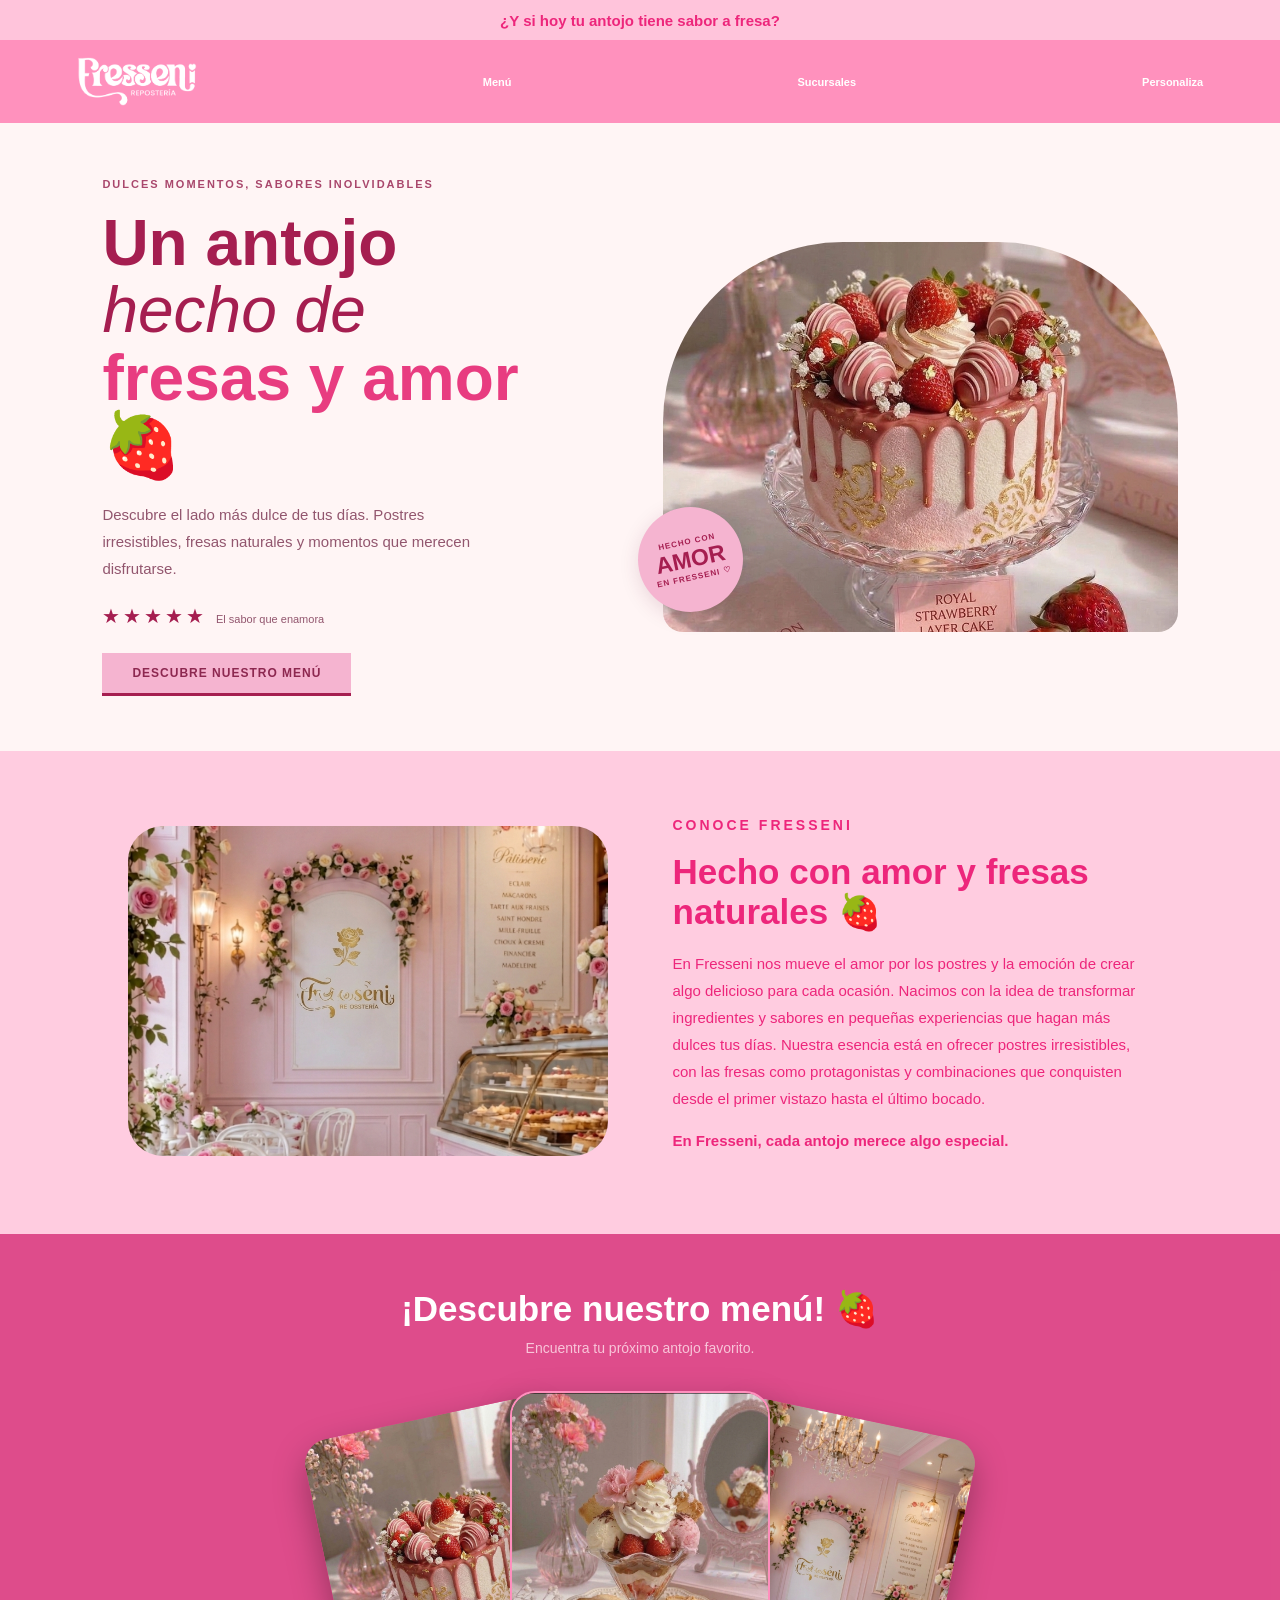
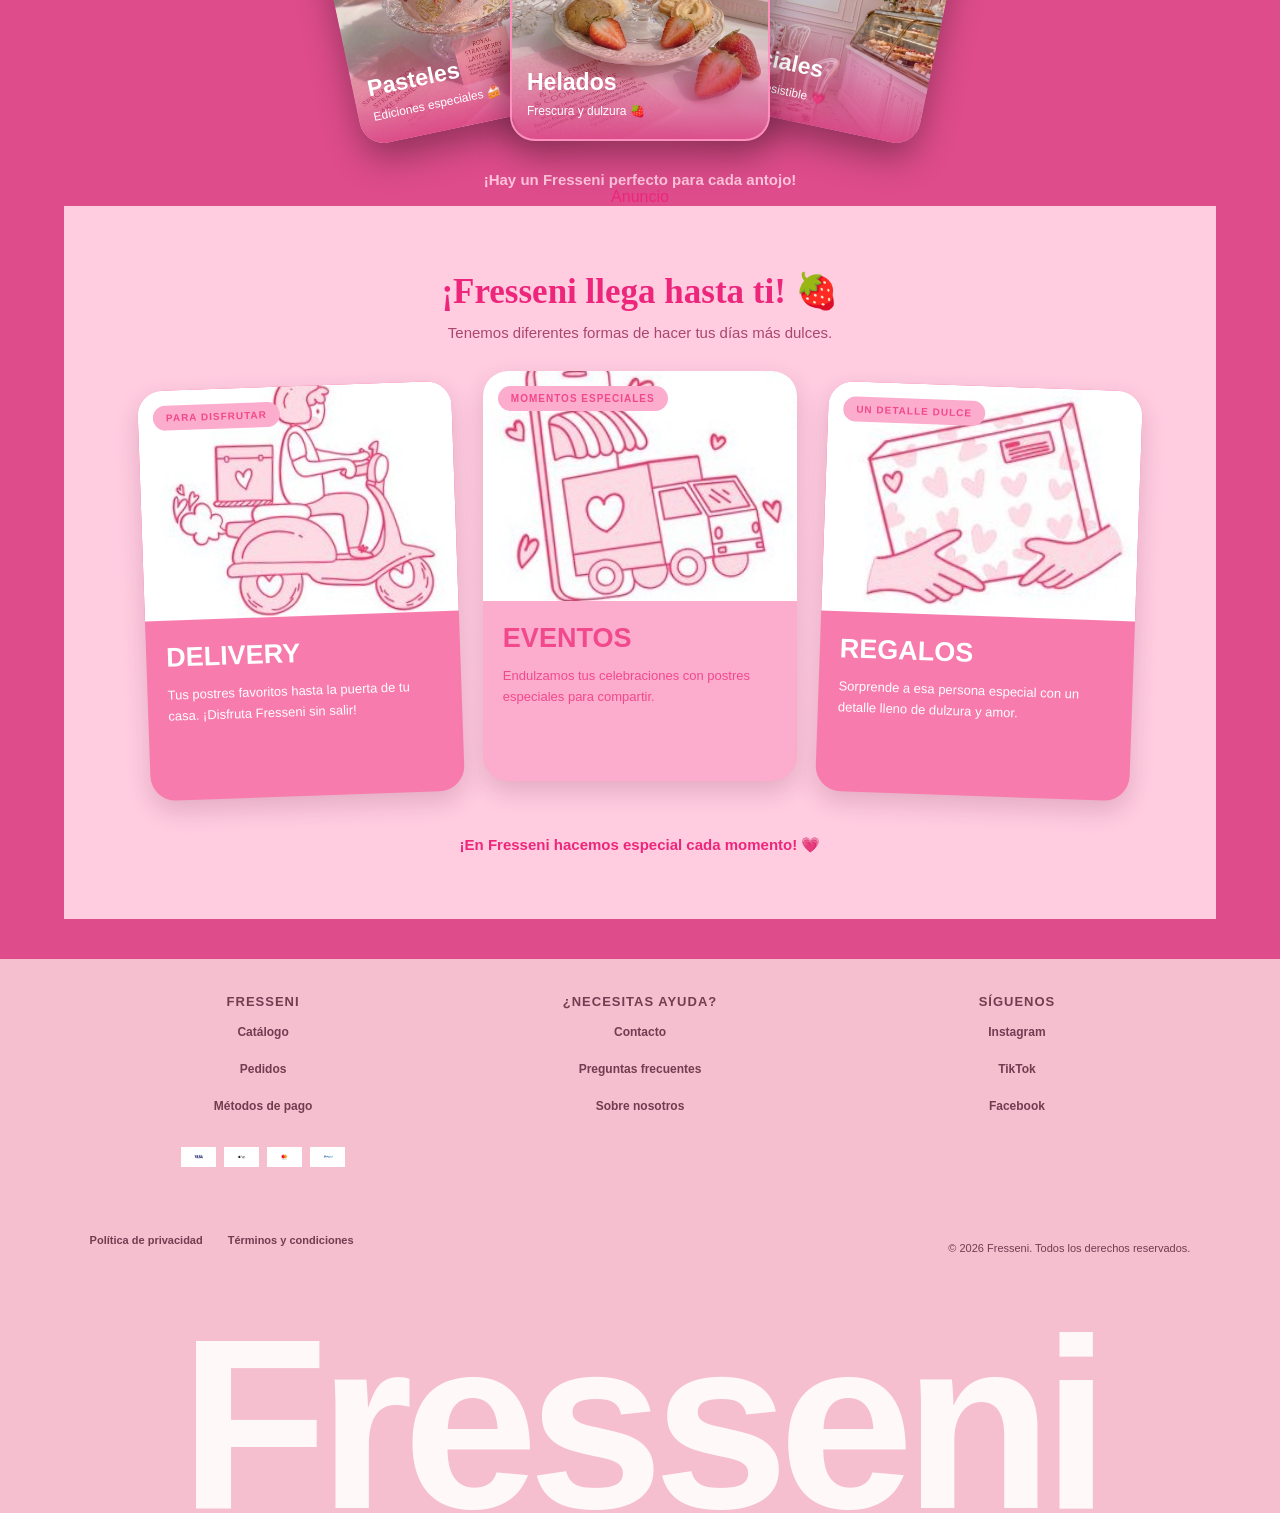
==== commit 47219686: "Add files via upload" ====
--- a/index.html
+++ b/index.html
@@ -19,7 +19,7 @@
         </a>
 
         <a href="menu.html">Menú</a>
-        <a href="Sucursales.html">Sucursales</a>
+        <a href="sucursales.html">Sucursales</a>
         <a href="personalizado.html">Personaliza</a>
     </nav>
 </header>
@@ -57,7 +57,7 @@
 
     <div class="portada-imagen">
 
-        <img src="imagenes/PASTEL EDICION ESPECIAL.jpg"
+        <img src="imagenes/pastel edicion especial.jpg"
              alt="Postre especial de Fresseni">
 
         <div class="portada-sello">
@@ -114,7 +114,7 @@
     <div class="menu-carrusel">
 
         <a href="menu.html" class="postre-card izquierda">
-            <img src="imagenes/PASTEL EDICION ESPECIAL.jpg"
+            <img src="imagenes/pastel edicion especial.jpg"
                  alt="Pastel especial">
             <div class="info-postre">
                 <h3>Pasteles</h3>
@@ -123,7 +123,7 @@
         </a>
 
         <a href="menu.html" class="postre-card centro">
-            <img src="imagenes/HELADO 2.jpg"
+            <img src="imagenes/helado 2.jpg"
                  alt="Helado de fresa">
             <div class="info-postre">
                 <h3>Helados</h3>
